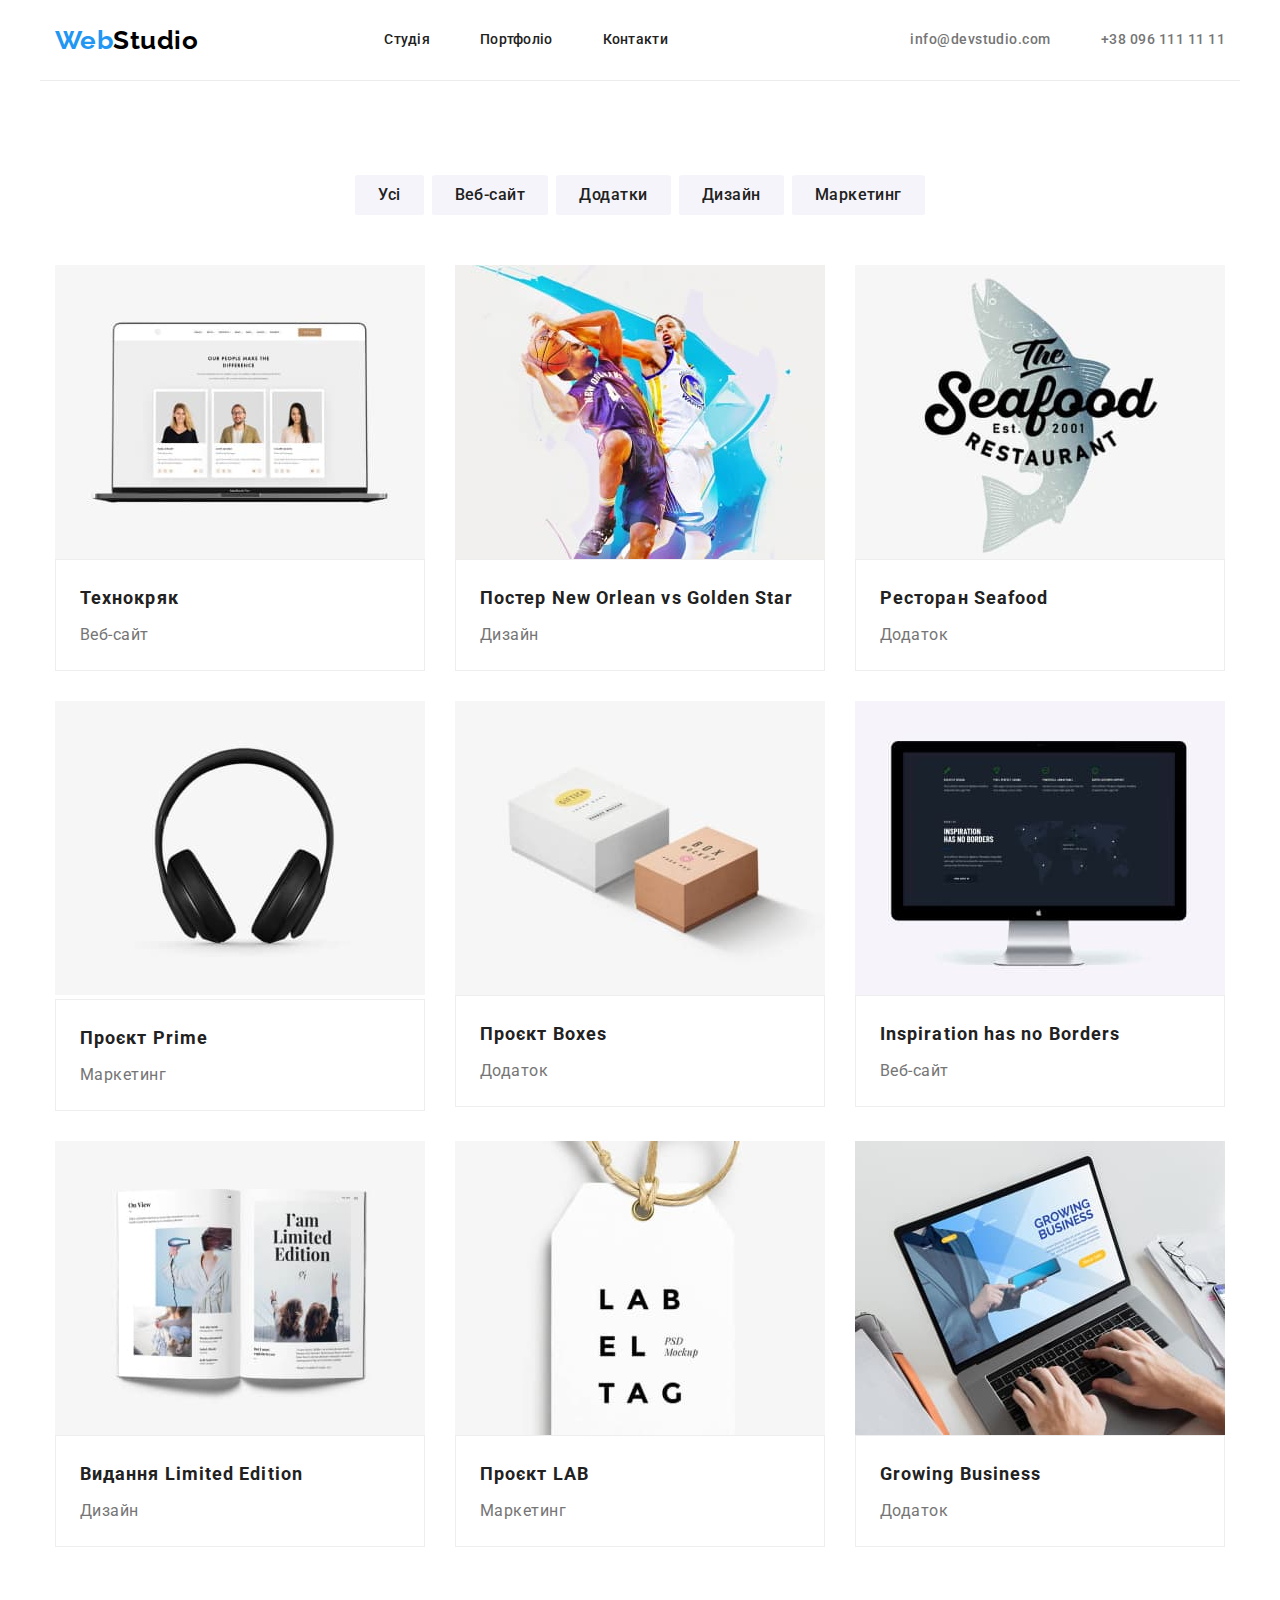
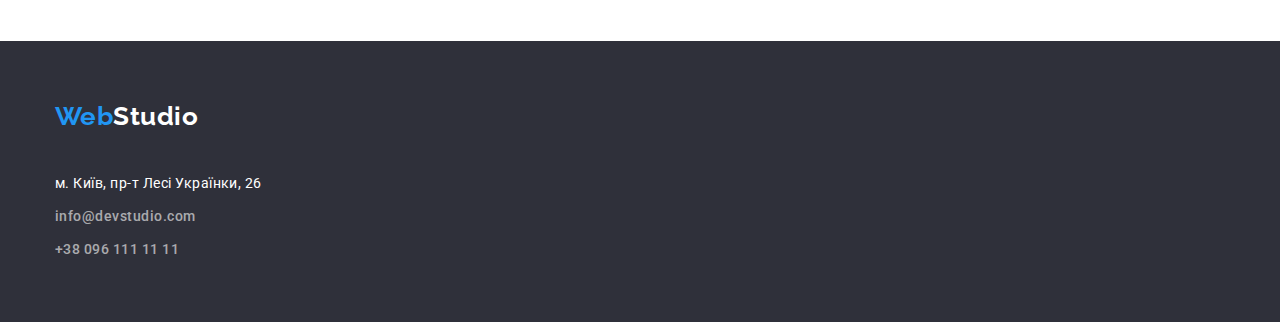
==== portfolio.html @ 1e6f936c "Скопіювала 03 репозиторій" ====
<!DOCTYPE html>
<html lang="en">
  <head>
    <meta charset="UTF-8" />
    <meta http-equiv="X-UA-Compatible" content="IE=edge" />
    <meta name="viewport" content="width=device-width, initial-scale=1.0" />
    <title>Document</title>
    <link rel="preconnect" href="https://fonts.googleapis.com" />
    <link rel="preconnect" href="https://fonts.gstatic.com" crossorigin />
    <link
      href="https://fonts.googleapis.com/css2?family=Raleway:wght@700&family=Roboto:wght@400;500;700;900&display=swap"
      rel="stylesheet"
    />

    <link
      rel="stylesheet"
      href="https://cdnjs.cloudflare.com/ajax/libs/modern-normalize/1.1.0/modern-normalize.min.css"
    />
    <link rel="stylesheet" href="./css/styles.css" />
  </head>
  <body class="body">
    <header>
      <div class="header-body container">
        <nav class="nav">
          <a class="logo" href="/"
            >Web<span class="logo studio">Studio</span></a
          >
          <ul class="header list">
            <li class="last-margin">
              <a class="heder-nav current" href="./index.html">Студія</a>
            </li>
            <li class="last-margin">
              <a class="heder-nav" href="./portfolio.html">Портфоліо</a>
            </li>
            <li class="last-margin">
              <a class="heder-nav" href="">Контакти</a>
            </li>
          </ul>
        </nav>
        <ul class="contacts list">
          <li class="last-margin">
            <a class="contacts-info" href="mailto:info@devstudio.com"
              >info@devstudio.com</a
            >
          </li>
          <li class="last-margin">
            <a class="contacts-info" href="tel:+380961111111"
              >+38 096 111 11 11</a
            >
          </li>
        </ul>
      </div>
    </header>

    <main>
      <section class="section">
        <div class="container">
          <h1 style="display: none">Галерея наших робіт</h1>
          <ul class="filters list">
            <li class="button-meny">
              <button class="button-portfolio" type="button">Усі</button>
            </li>
            <li class="button-meny">
              <button class="button-portfolio" type="button">Веб-сайт</button>
            </li>
            <li class="button-meny">
              <button class="button-portfolio" type="button">Додатки</button>
            </li>
            <li class="button-meny">
              <button class="button-portfolio" type="button">Дизайн</button>
            </li>
            <li class="button-meny">
              <button class="button-portfolio" type="button">Маркетинг</button>
            </li>
          </ul>

          <ul class="gallery-meny list">
            <li class="gallery">
              <article class="card">
                <img
                  class="foto"
                  src="./images/portfolio1.jpg"
                  alt="Веб-сайт Технокряк"
                  width="370"
                />
                <div class="group">
                  <h2 class="portfolio">Технокряк</h2>
                  <p class="portfolio-examples">Веб-сайт</p>
                </div>
              </article>
            </li>
            <li class="gallery">
              <article class="card">
                <img
                  class="foto"
                  src="./images/portfolio2.jpg"
                  alt="Наш постер для баскетбольної гри"
                  width="370"
                />
                <div class="group">
                  <h2 class="portfolio">Постер New Orlean vs Golden Star</h2>
                  <p class="portfolio-examples">Дизайн</p>
                </div>
              </article>
            </li>
            <li class="gallery">
              <article class="card">
                <img
                  class="foto"
                  src="./images/portfolio3.jpg"
                  alt="Наш Додаток для ресторану"
                  width="370"
                />
                <div class="group">
                  <h2 class="portfolio">Ресторан Seafood</h2>
                  <p class="portfolio-examples">Додаток</p>
                </div>
              </article>
            </li>
            <li class="gallery">
              <article class="card">
                <img
                  src="./images/portfolio7.jpg"
                  alt="Навушники"
                  width="370"
                />
                <div class="group">
                  <h2 class="portfolio">Проєкт Prime</h2>
                  <p class="portfolio-examples">Маркетинг</p>
                </div>
              </article>
            </li>
            <li class="gallery">
              <article class="card">
                <img
                  class="foto"
                  src="./images/portfolio8.jpg"
                  alt="Коробки"
                  width="370"
                />
                <div class="group">
                  <h2 class="portfolio">Проєкт Boxes</h2>
                  <p class="portfolio-examples">Додаток</p>
                </div>
              </article>
            </li>
            <li class="gallery">
              <article class="card">
                <img
                  class="foto"
                  src="./images/portfolio9.jpg"
                  alt="Наші Веб-сайти на екрані комп'ютера"
                  width="370"
                />
                <div class="group">
                  <h2 class="portfolio">Inspiration has no Borders</h2>
                  <p class="portfolio-examples">Веб-сайт</p>
                </div>
              </article>
            </li>
            <li class="gallery">
              <article class="card">
                <img
                  class="foto"
                  src="./images/portfolio4.jpg"
                  alt="Книга"
                  width="370"
                />
                <div class="group">
                  <h2 class="portfolio">Видання Limited Edition</h2>
                  <p class="portfolio-examples">Дизайн</p>
                </div>
              </article>
            </li>
            <li class="gallery">
              <article class="card">
                <img
                  class="foto"
                  src="./images/portfolio5.jpg"
                  alt="Значок лейбл"
                  width="370"
                />
                <div class="group">
                  <h2 class="portfolio">Проєкт LAB</h2>
                  <p class="portfolio-examples">Маркетинг</p>
                </div>
              </article>
            </li>
            <li class="gallery">
              <article class="card">
                <img
                  class="foto"
                  src="./images/portfolio6.jpg"
                  alt="Наші додаток зображений на екрані комп'ютера"
                  width="370"
                />
                <div class="group">
                  <h2 class="portfolio">Growing Business</h2>
                  <p class="portfolio-examples">Додаток</p>
                </div>
              </article>
            </li>
          </ul>
        </div>
      </section>
    </main>
    <footer class="footer">
      <div class="container">
        <div class="logo-footer">
          <a class="logo" href="/">Web<span class="logo wite">Studio</span></a>
        </div>

        <address>
          <p class="adres">м. Київ, пр-т Лесі Українки, 26</p>
          <ul class="list">
            <li class="margin">
              <a class="contacts-info footer" href="mailto:info@devstudio.com"
                >info@devstudio.com</a
              >
            </li>
            <li>
              <a class="contacts-info footer" href="tel:+380961111111"
                >+38 096 111 11 11</a
              >
            </li>
          </ul>
        </address>
      </div>
    </footer>
  </body>
</html>
---- css/styles.css ----
:root {
  --primary-text-color: #000000;
  --title-text-color: #757575;
  --accent-color: #2196f3;
  --heading-color: #2f303a;
  --featurs-title-color: #212121;
  --foter-adres-color: rgba(255, 255, 255, 0.6);
  --body-background-color: #ffffff;
  --heading-background-color: #f5f4fa;
  --featurs-bacgraund-color: #f5f5f5;
  --button-focus-color: #188ce8;
  --border-solid-color: #eeeeee;
}

html {
  box-sizing: border-box;
}

* *::before,
*::after {
  box-sizing: inherit;
}

h1,
h2,
h3,
p,
ul {
  margin: 0;
  padding: 0;
}

.body {
  background-color: var(--body-background-color);

  font-family: Roboto, sans-serif;
  letter-spacing: 0.03em;
  margin: 0 auto;
}

.list {
  list-style: none;
}

.current {
  color: var(--accent-color);
}

.container {
  margin-left: auto;
  margin-right: auto;

  width: 1200px;
  padding-left: 15px;
  padding-right: 15px;
}

.section {
  padding-top: 94px;
  padding-bottom: 94px;
}

.header-body {
  display: flex;
  justify-content: space-between;
  align-items: center;

  border-bottom: 1px solid #ececec;
}

.nav {
  display: flex;
  justify-content: space-between;
  align-items: center;
}

.logo {
  color: var(--accent-color);
  font-family: Raleway, sans-serif;
  font-weight: 700;
  font-size: 26px;
  line-height: 1.19;
  text-decoration: none;

  display: inline-block;
  margin-right: 93px;
}
.logo.studio {
  color: var(--primary-text-color);
  font-family: Raleway, sans-serif;
  font-weight: 700;
  font-size: 26px;
  line-height: 1.19;
}

.header {
  display: flex;
}
.heder-nav {
  color: var(--featurs-title-color);
  font-weight: 500;
  font-size: 14px;
  line-height: 1.14;
  letter-spacing: 0.02em;
  text-decoration: none;

  display: block;
  padding: 32px 0;
}

.heder-nav:hover,
.heder-nav:focus {
  color: var(--accent-color);
}

.contacts {
  display: flex;
}

.contacts-info {
  color: var(--title-text-color);
  text-decoration: none;
  font-size: 14px;
  line-height: 1.71;
  font-weight: 500;
}

.last-margin:not(:last-child) {
  margin-right: 50px;
}
.contacts-info:hover,
.contacts-info:focus {
  color: var(--accent-color);
}

.hero {
  background: var(--heading-color);
  text-align: center;
  padding: 200px;

  text-align: center;
}
.herou-text {
  color: var(--body-background-color);
  font-weight: 900;
  font-size: 44px;
  line-height: 1.36;
  text-align: center;
  letter-spacing: 0.06em;
  text-transform: uppercase;

  margin-bottom: 30px;
}
.button {
  color: var(--body-background-color);
  background-color: var(--accent-color);
  font-family: inherit;
  font-weight: 700;
  font-size: 16px;
  line-height: 1.87;
  letter-spacing: 0.06em;
  cursor: pointer;
  padding: 10px 32px;
  display: inline-block;
  border-radius: 4%;
  min-width: 216px;
  text-align: center;
  border: 1px solid transparent;
}

.button:hover,
.button:focus {
  background-color: var(--button-focus-color);
}

.featurs {
  display: flex;
  width: 1170px;
  align-items: baseline;
}

.featurs-title {
  color: var(--featurs-title-color);
  font-size: 14px;
  line-height: 1.4;
  text-transform: uppercase;

  margin-bottom: 10px;
}
.featurs-text {
  color: var(--title-text-color);
  font-size: 14px;
  line-height: 1.7;

  margin-right: 30px;
}

.heading {
  padding-top: 0;
}

.heading-titel {
  color: var(--featurs-title-color);
  font-size: 36px;
  line-height: 1.16;
  text-align: center;

  margin-bottom: 50px;
}

.container > .heading-foto {
  display: flex;

  margin: 0%;
  padding: 0%;
  list-style: none;
}

.foto {
  max-width: 100%;
  height: auto;
  display: block;
}
.foto .no-grap {
  display: block;
}

.foto:not(:last-child) {
  margin-right: 30px;
}

.content {
  background-color: var(--heading-background-color);

  margin-top: 0%;
  margin-bottom: 0%;
}
.content-title {
  color: var(--featurs-title-color);
  font-size: 36px;
  line-height: 1.16;
  text-align: center;

  margin-top: 0%;
  margin-bottom: 50px;
}

.images {
  display: flex;
  justify-content: space-between;
}

.content-frame {
  background-color: var(--body-background-color);

  margin-top: 0;
  margin-bottom: 0px;
}

.name {
  color: var(--featurs-title-color);
  font-weight: 500;
  font-size: 16px;
  line-height: 1.18;
  text-align: center;
}

.comanda {
  padding-top: 30px;
  padding-bottom: 30px;
}

.position {
  color: var(--title-text-color);
  font-size: 16px;
  line-height: 1.18;
  text-align: center;

  margin-top: 10px;
}

.footer {
  background-color: var(--heading-color);

  padding-top: 60px;
  padding-bottom: 60px;
}

.footer .logo {
  margin-bottom: 20px;
  display: inline-block;
}

.logo.wite {
  color: var(--body-background-color);
  font-family: Raleway, sans-serif;
  font-weight: 700;
  font-size: 26px;
  line-height: 1.19;
}

.adres {
  color: var(--body-background-color);
  font-style: normal;
  font-size: 14px;
  line-height: 1.71;

  margin-bottom: 9px;
}
.contacts-info.footer {
  color: var(--foter-adres-color);
  font-size: 14px;
  line-height: 1.71;
  font-style: normal;

  padding-top: 0;
  padding-bottom: 9px;
}

.margin {
  margin-bottom: 9px;
}

.contacts-info.footer:hover,
.contacts-info.footer:focus {
  color: var(--accent-color);
}

/* Css for portfolio */

.filters {
  display: flex;
  justify-content: center;
  margin-bottom: 50px;
}

.button-meny:not(:last-child) {
  margin-right: 8px;
}

.button-portfolio {
  color: var(--featurs-title-color);
  background-color: var(--heading-background-color);
  font-family: inherit;
  font-weight: 500;
  font-size: 16px;
  line-height: 1.62;
  letter-spacing: 0.03em;
  text-align: center;
  cursor: pointer;
  display: inline-block;
  padding: 6px 22px;
  border-radius: 4%;
  text-align: center;
  border: 1px solid transparent;
}

.button-portfolio:hover,
.button-portfolio:focus {
  background-color: var(--accent-color);
  color: var(--body-background-color);
  box-shadow: 0px 3px 1px 0px #0000001a;
}

.gallery-meny {
  display: flex;
  flex-wrap: wrap;

  margin-bottom: -30px;
  margin-right: -30px;
}

.gallery {
  flex-basis: calc(100% / 3 - 30px);

  margin-bottom: 30px;
  margin-right: 30px;
}

.card {
}

.portfolio {
  color: var(--featurs-title-color);
  font-size: 18px;
  line-height: 2;
  letter-spacing: 0.06em;

  margin-top: 0;
  margin-bottom: 4px;
}
.portfolio-examples {
  color: var(--title-text-color);
  font-size: 16px;
  line-height: 1.87;

  margin-top: 0;
  margin-bottom: 0;
}

.group {
  padding-top: 20px;
  padding-bottom: 20px;
  padding-left: 24px;

  max-width: 370px;
  border: 1px solid var(--border-solid-color);
}
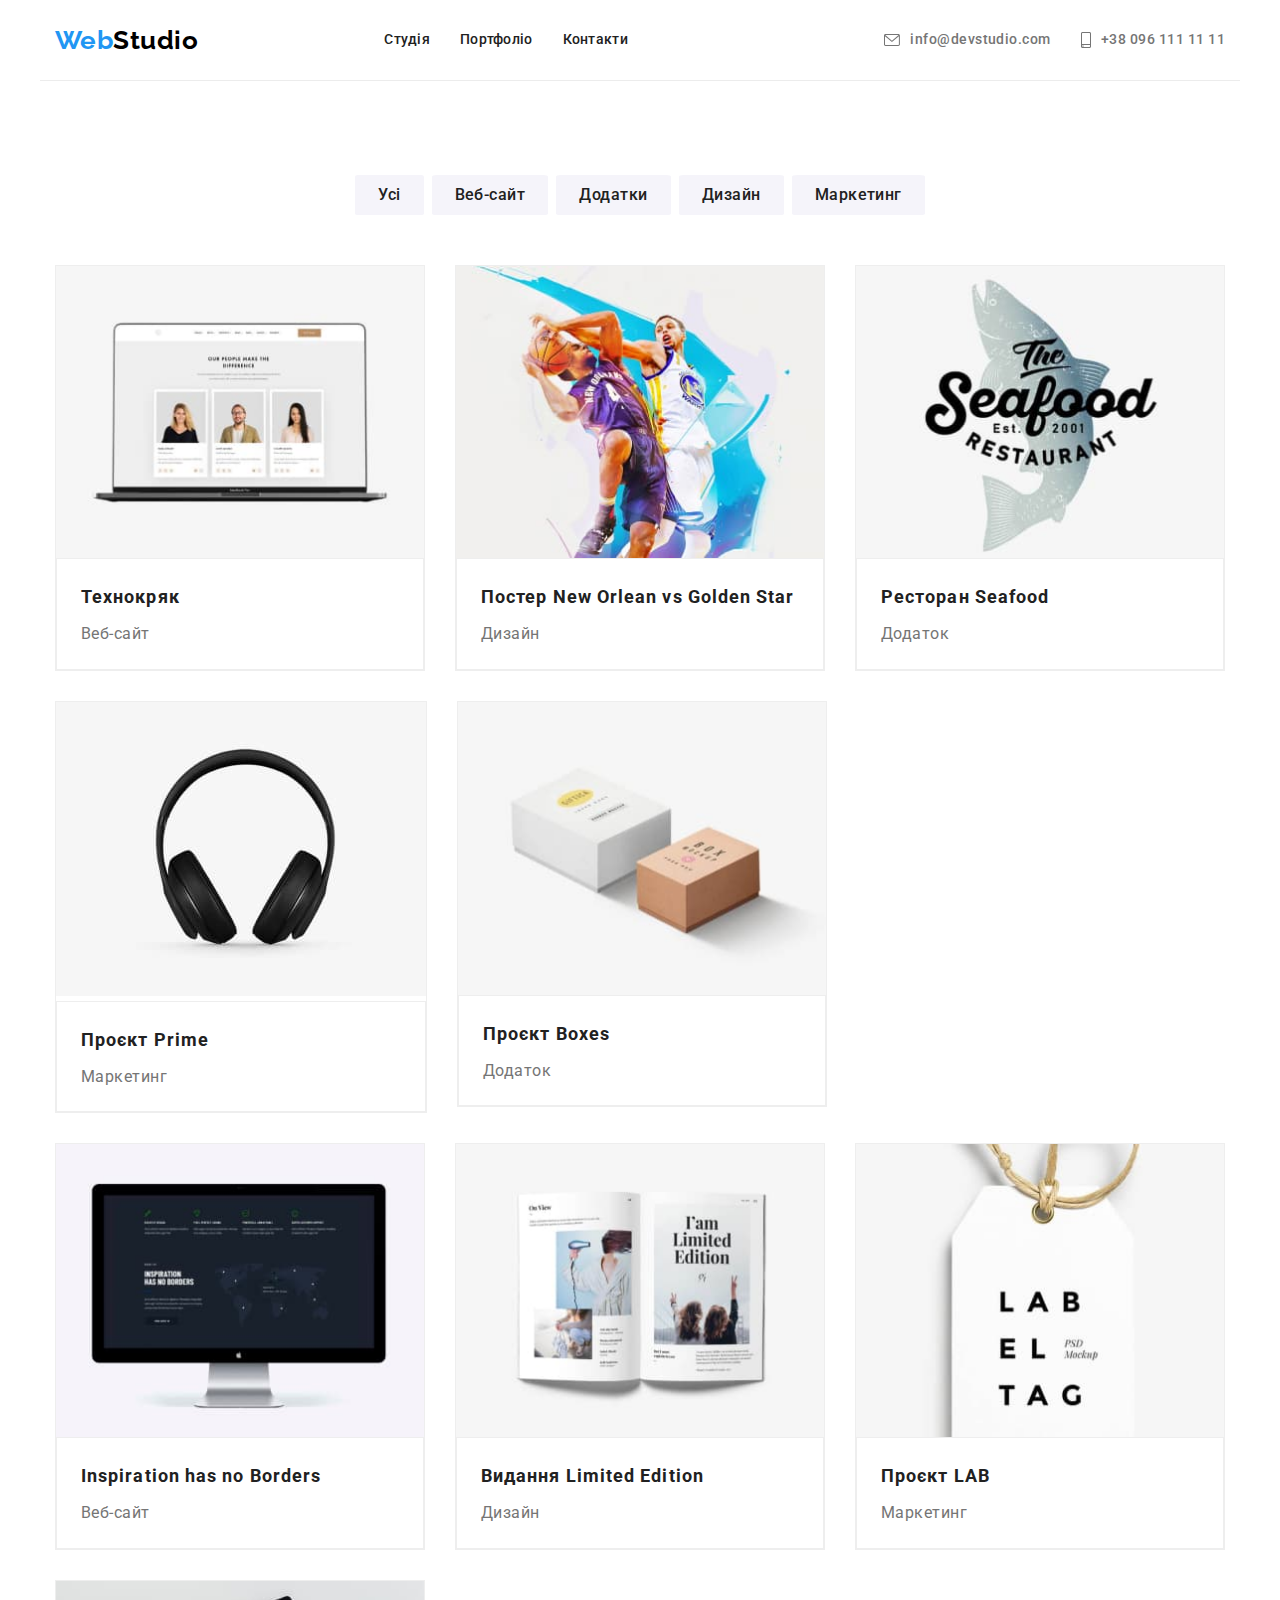
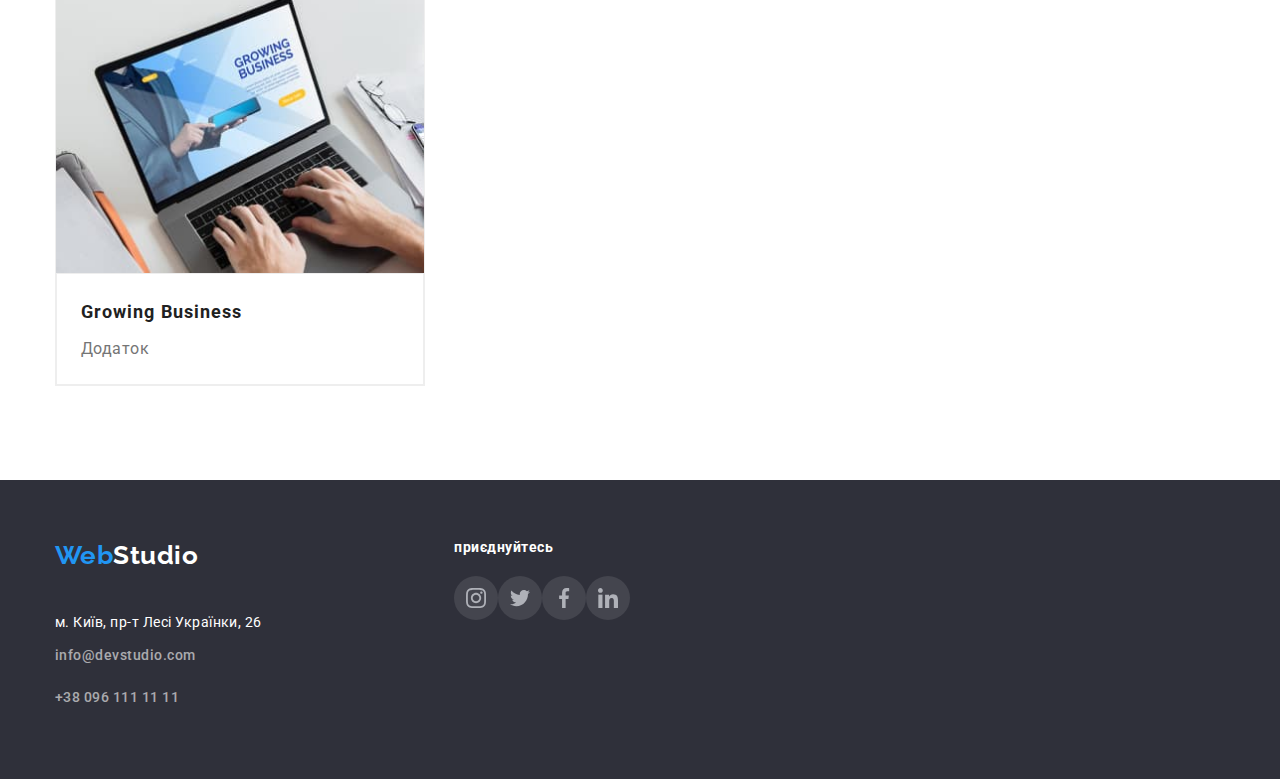
==== commit 874f377d: "добавляє зміни на сторінку портфоліо" ====
--- a/portfolio.html
+++ b/portfolio.html
@@ -39,19 +39,24 @@
         </nav>
         <ul class="contacts list">
           <li class="last-margin">
-            <a class="contacts-info" href="mailto:info@devstudio.com"
-              >info@devstudio.com</a
+            <a class="contacts-info" href="mailto:info@devstudio.com">
+              <svg class="envelope" width="16" height="12">
+                <use href="./images/symbol-defs.svg#icon-envelope"></use>
+              </svg>
+              info@devstudio.com</a
             >
           </li>
           <li class="last-margin">
             <a class="contacts-info" href="tel:+380961111111"
-              >+38 096 111 11 11</a
+              ><svg class="envelope" width="10" height="16">
+                <use href="./images/symbol-defs.svg#icon-smartphone"></use>
+              </svg>
+              +38 096 111 11 11</a
             >
           </li>
         </ul>
       </div>
     </header>
-
     <main>
       <section class="section">
         <div class="container">
@@ -205,26 +210,62 @@
       </section>
     </main>
     <footer class="footer">
-      <div class="container">
-        <div class="logo-footer">
-          <a class="logo" href="/">Web<span class="logo wite">Studio</span></a>
+      <div class="footer-nav container">
+        <div class="left-footer">
+          <div class="logo-footer">
+            <a class="logo" href="/"
+              >Web<span class="logo wite">Studio</span></a
+            >
+          </div>
+
+          <address>
+            <p class="adres">м. Київ, пр-т Лесі Українки, 26</p>
+            <ul class="list">
+              <li class="margin">
+                <a class="contacts-info footer" href="mailto:info@devstudio.com"
+                  >info@devstudio.com</a
+                >
+              </li>
+              <li>
+                <a class="contacts-info footer" href="tel:+380961111111"
+                  >+38 096 111 11 11</a
+                >
+              </li>
+            </ul>
+          </address>
         </div>
 
-        <address>
-          <p class="adres">м. Київ, пр-т Лесі Українки, 26</p>
-          <ul class="list">
-            <li class="margin">
-              <a class="contacts-info footer" href="mailto:info@devstudio.com"
-                >info@devstudio.com</a
-              >
-            </li>
-            <li>
-              <a class="contacts-info footer" href="tel:+380961111111"
-                >+38 096 111 11 11</a
-              >
-            </li>
-          </ul>
-        </address>
+        <div class="center-footer">
+          <h2 class="welcome">приєднуйтесь</h2>
+          <ul class="icon-list list">
+            <li>
+              <a class="icon icon-footer"
+                ><svg class="social" width="20" height="20">
+                  <use
+                    href="./images/symbol-defs.svg#icon-instagram"
+                  ></use></svg
+              ></a>
+            </li>
+            <li>
+              <a class="icon icon-footer"
+                ><svg class="social" width="20" height="20">
+                  <use href="./images/symbol-defs.svg#icon-twitter"></use></svg
+              ></a>
+            </li>
+            <li>
+              <a class="icon icon-footer"
+                ><svg class="social" width="20" height="20">
+                  <use href="./images/symbol-defs.svg#icon-facebook"></use></svg
+              ></a>
+            </li>
+            <li>
+              <a class="icon icon-footer"
+                ><svg class="social" width="20" height="20">
+                  <use href="./images/symbol-defs.svg#icon-linkedin"></use></svg
+              ></a>
+            </li>
+          </ul>
+        </div>
       </div>
     </footer>
   </body>
--- a/css/styles.css
+++ b/css/styles.css
@@ -10,6 +10,7 @@
   --featurs-bacgraund-color: #f5f5f5;
   --button-focus-color: #188ce8;
   --border-solid-color: #eeeeee;
+  --sociala-medier-color: #afb1b8;
 }
 
 html {
@@ -123,22 +124,39 @@
   font-size: 14px;
   line-height: 1.71;
   font-weight: 500;
-}
-
-.last-margin:not(:last-child) {
-  margin-right: 50px;
-}
+
+  display: inline-flex;
+  align-items: center;
+}
+
 .contacts-info:hover,
 .contacts-info:focus {
   color: var(--accent-color);
 }
 
+.envelope {
+  margin-right: 10px;
+}
+
+.last-margin:not(:last-child) {
+  margin-right: 30px;
+}
+
 .hero {
-  background: var(--heading-color);
+  background-color: #c4c4c4;
   text-align: center;
   padding: 200px;
 
-  text-align: center;
+  max-width: 1600px;
+  min-height: 600px;
+  background-image: linear-gradient(
+      rgba(47, 48, 58, 0.4),
+      rgba(47, 48, 58, 0.4)
+    ),
+    url(../images/fon.jpg);
+
+  margin-left: auto;
+  margin-right: auto;
 }
 .herou-text {
   color: var(--body-background-color);
@@ -176,7 +194,19 @@
 .featurs {
   display: flex;
   width: 1170px;
-  align-items: baseline;
+}
+.featurs-group:not(:last-child) {
+  margin-right: 30px;
+}
+
+.featurs-group {
+  background-color: var(--featurs-bacgraund-color);
+  width: 270px;
+  height: 120px;
+
+  display: flex;
+  justify-content: center;
+  align-items: center;
 }
 
 .featurs-title {
@@ -186,6 +216,7 @@
   text-transform: uppercase;
 
   margin-bottom: 10px;
+  margin-top: 30px;
 }
 .featurs-text {
   color: var(--title-text-color);
@@ -255,6 +286,11 @@
 
   margin-top: 0;
   margin-bottom: 0px;
+  padding-bottom: 30px;
+
+  box-shadow: 0px 1px 3px rgba(0, 0, 0, 0.12), 0px 1px 1px rgba(0, 0, 0, 0.14),
+    0px 2px 1px rgba(0, 0, 0, 0.2);
+  border-radius: 0px 0px 4px 4px;
 }
 
 .name {
@@ -279,6 +315,84 @@
   margin-top: 10px;
 }
 
+.icon-list {
+  display: flex;
+  justify-content: center;
+  text-align: center;
+}
+
+.icon {
+  color: var(--sociala-medier-color);
+  width: 44px;
+  height: 44px;
+  border-radius: 50%;
+  cursor: pointer;
+  display: flex;
+  justify-content: center;
+  align-items: center;
+}
+
+.icon:not(:last-child) {
+  margin-right: 10px;
+}
+
+.icon:hover,
+.icon:focus {
+  background-color: var(--accent-color);
+  color: var(--body-background-color);
+}
+
+.social {
+  object-position: 50px 50px;
+  fill: currentColor;
+}
+
+.social:hover,
+.social:focus {
+  color: var(--body-background-color);
+}
+
+.customers-section {
+  padding-top: 94px;
+  padding-bottom: 94px;
+}
+.customers {
+  font-family: Roboto;
+  font-size: 36px;
+  line-height: 1.16;
+  text-align: center;
+  color: var(--featurs-title-color);
+}
+
+.custom-list {
+  display: flex;
+}
+
+.custom-logo {
+  display: flex;
+  justify-content: center;
+  align-items: center;
+  width: 170px;
+  height: 92px;
+  cursor: pointer;
+
+  border: 1px solid var(--sociala-medier-color);
+  color: var(--sociala-medier-color);
+  border-radius: 4px;
+
+  margin-top: 50px;
+  margin-right: 30px;
+}
+
+.custom-logo:not(:last-child) {
+  margin-right: 30px;
+}
+
+.custom-logo:hover,
+.custom-logo:focus {
+  color: var(--accent-color);
+  border: 1px solid var(--accent-color);
+}
 .footer {
   background-color: var(--heading-color);
 
@@ -326,6 +440,38 @@
   color: var(--accent-color);
 }
 
+.footer-nav {
+  display: flex;
+}
+
+.left-footer {
+  margin-right: 70px;
+}
+/*.icon-list.center-footer {
+  border-radius: 50px;
+  background-color: rgba(255, 255, 255, 0.1);
+}*/
+
+.icon.icon-footer {
+  background-color: rgba(255, 255, 255, 0.1);
+  border-radius: 50px;
+}
+
+.icon.icon-footer:hover,
+.icon.icon-footer:focus {
+  background-color: #2196f3;
+}
+
+.welcome {
+  font-family: Roboto;
+  font-weight: 700;
+  color: var(--body-background-color);
+  font-size: 14px;
+  line-height: 1.14;
+
+  margin-bottom: 20px;
+}
+
 /* Css for portfolio */
 
 .filters {
@@ -336,6 +482,10 @@
 
 .button-meny:not(:last-child) {
   margin-right: 8px;
+}
+
+.button-meny {
+  border-radius: 4px;
 }
 
 .button-portfolio {
@@ -378,6 +528,14 @@
 }
 
 .card {
+   {
+  }
+  border: 1px solid #eeeeee;
+}
+
+.card:hover {
+  box-shadow: 0px 1px 1px rgba(0, 0, 0, 0.12), 0px 4px 4px rgba(0, 0, 0, 0.06),
+    1px 4px 6px rgba(0, 0, 0, 0.16);
 }
 
 .portfolio {
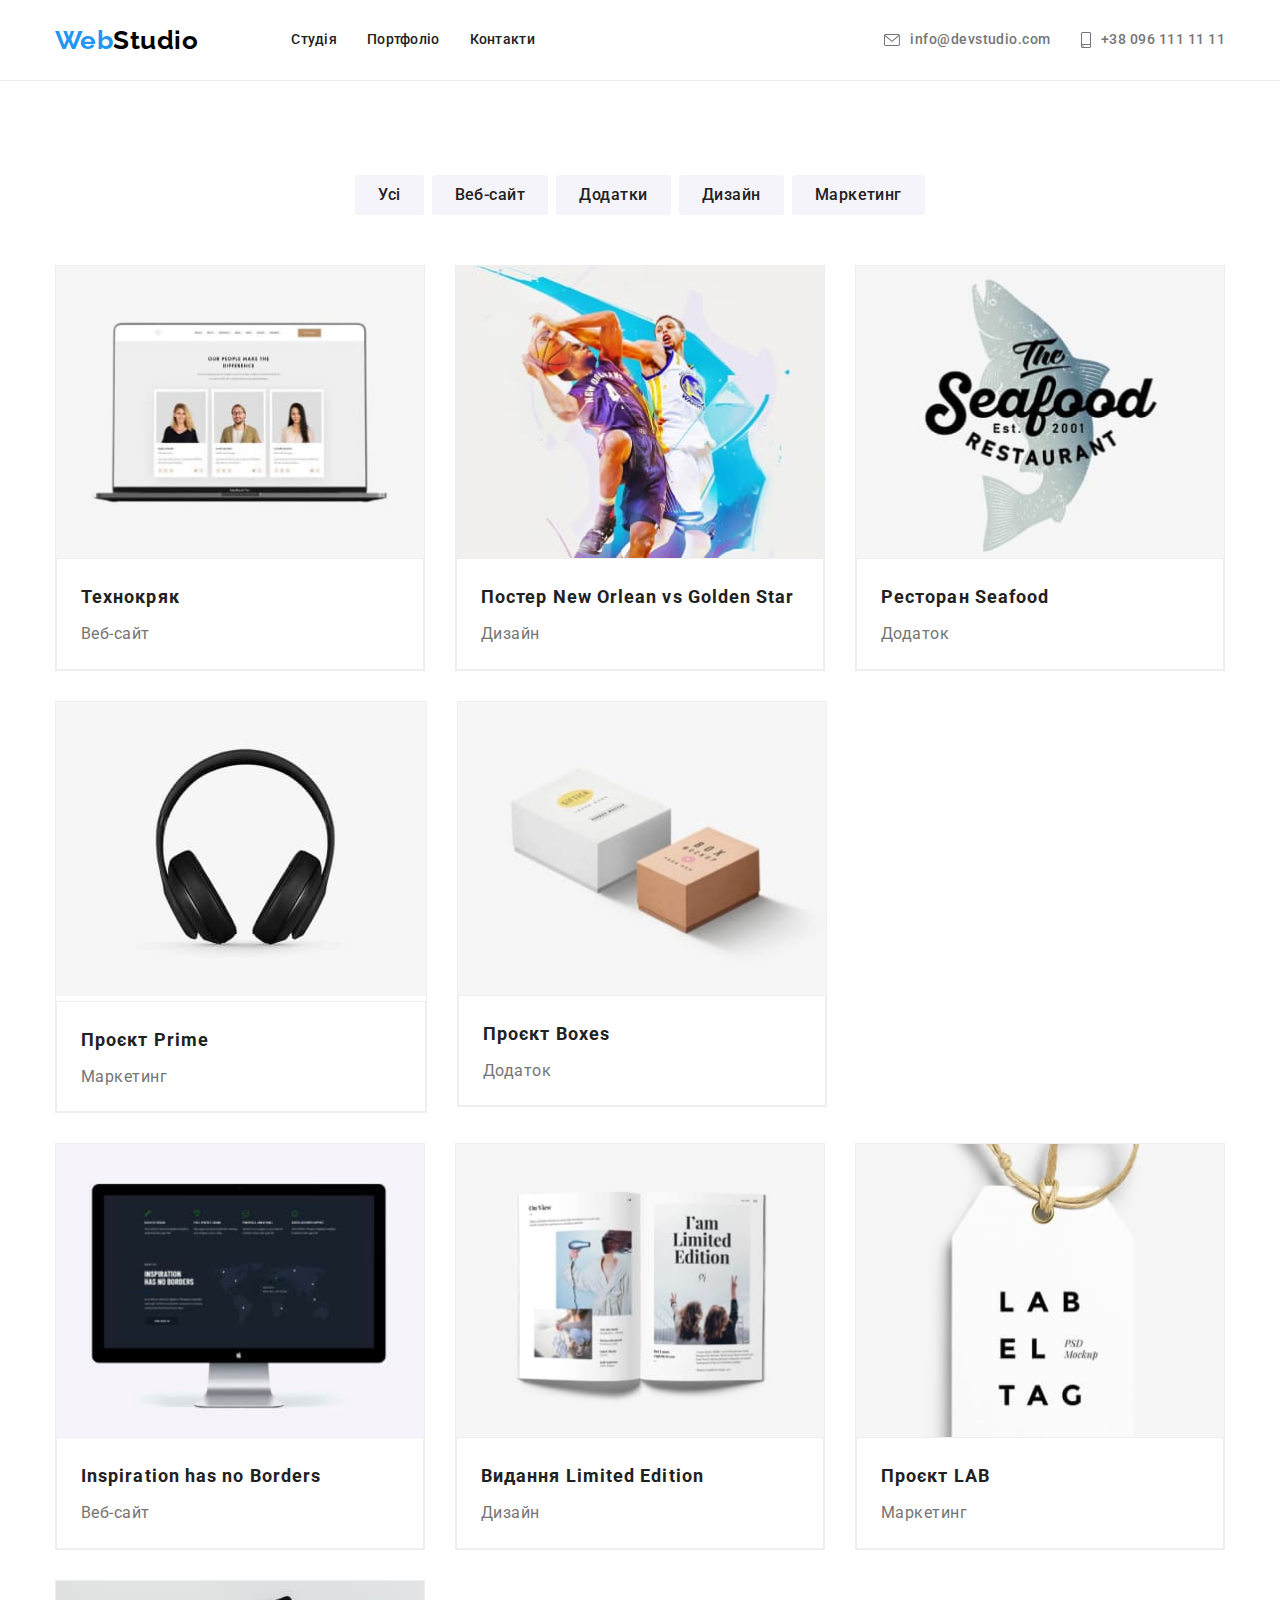
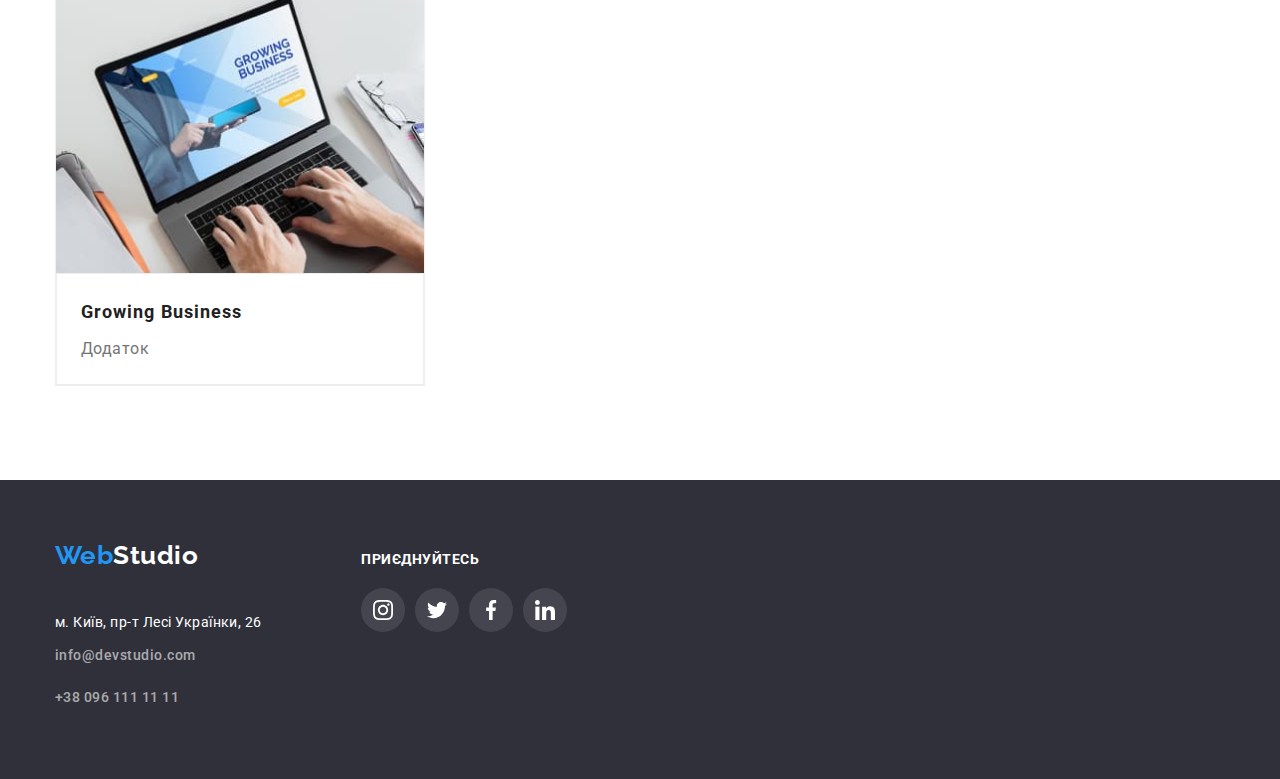
==== commit 735f4d8f: "виправлення на сторінці портфоліо" ====
--- a/portfolio.html
+++ b/portfolio.html
@@ -236,30 +236,30 @@
         </div>
 
         <div class="center-footer">
-          <h2 class="welcome">приєднуйтесь</h2>
+          <h2 class="welcome">ПРИЄДНУЙТЕСЬ</h2>
           <ul class="icon-list list">
-            <li>
-              <a class="icon icon-footer"
+            <li class="footer-icon">
+              <a href="#icon-instagram" class="icon icon-footer"
                 ><svg class="social" width="20" height="20">
                   <use
                     href="./images/symbol-defs.svg#icon-instagram"
                   ></use></svg
               ></a>
             </li>
-            <li>
-              <a class="icon icon-footer"
+            <li class="footer-icon">
+              <a href="#icon-twitter" class="icon icon-footer"
                 ><svg class="social" width="20" height="20">
                   <use href="./images/symbol-defs.svg#icon-twitter"></use></svg
               ></a>
             </li>
-            <li>
-              <a class="icon icon-footer"
+            <li class="footer-icon">
+              <a href="#icon-facebook" class="icon icon-footer"
                 ><svg class="social" width="20" height="20">
                   <use href="./images/symbol-defs.svg#icon-facebook"></use></svg
               ></a>
             </li>
-            <li>
-              <a class="icon icon-footer"
+            <li class="footer-icon">
+              <a href="#icon-linkedin" class="icon icon-footer"
                 ><svg class="social" width="20" height="20">
                   <use href="./images/symbol-defs.svg#icon-linkedin"></use></svg
               ></a>
--- a/css/styles.css
+++ b/css/styles.css
@@ -61,12 +61,14 @@
   padding-bottom: 94px;
 }
 
+header {
+  border-bottom: 1px solid #ececec;
+}
+
 .header-body {
   display: flex;
   justify-content: space-between;
   align-items: center;
-
-  border-bottom: 1px solid #ececec;
 }
 
 .nav {
@@ -92,6 +94,7 @@
   font-weight: 700;
   font-size: 26px;
   line-height: 1.19;
+  margin-right: 0px;
 }
 
 .header {
@@ -195,7 +198,7 @@
   display: flex;
   width: 1170px;
 }
-.featurs-group:not(:last-child) {
+.groups:not(:last-child) {
   margin-right: 30px;
 }
 
@@ -228,6 +231,29 @@
 
 .heading {
   padding-top: 0;
+}
+
+.box {
+  position: relative;
+}
+
+.label-text {
+  display: flex;
+  font-family: "Roboto";
+  font-style: normal;
+  font-weight: 700;
+  font-size: 14px;
+  line-height: 1.14;
+  color: var(--body-background-color);
+
+  padding: 27px;
+  width: 370px;
+
+  position: absolute;
+  background-color: rgba(47, 48, 58, 0.8);
+  text-align: center;
+  justify-content: center;
+  bottom: 0px;
 }
 
 .heading-titel {
@@ -366,6 +392,15 @@
 
 .custom-list {
   display: flex;
+  margin-top: 50px;
+}
+
+.custom {
+  margin-right: 30px;
+}
+
+.custom:not(:last-child) {
+  margin-right: 30px;
 }
 
 .custom-logo {
@@ -379,13 +414,6 @@
   border: 1px solid var(--sociala-medier-color);
   color: var(--sociala-medier-color);
   border-radius: 4px;
-
-  margin-top: 50px;
-  margin-right: 30px;
-}
-
-.custom-logo:not(:last-child) {
-  margin-right: 30px;
 }
 
 .custom-logo:hover,
@@ -411,6 +439,7 @@
   font-weight: 700;
   font-size: 26px;
   line-height: 1.19;
+  margin-right: 0px;
 }
 
 .adres {
@@ -442,17 +471,19 @@
 
 .footer-nav {
   display: flex;
+  align-items: baseline;
 }
 
 .left-footer {
   margin-right: 70px;
 }
-/*.icon-list.center-footer {
-  border-radius: 50px;
-  background-color: rgba(255, 255, 255, 0.1);
-}*/
+
+.footer-icon:not(:last-child) {
+  margin-right: 10px;
+}
 
 .icon.icon-footer {
+  color: var(--body-background-color);
   background-color: rgba(255, 255, 255, 0.1);
   border-radius: 50px;
 }
